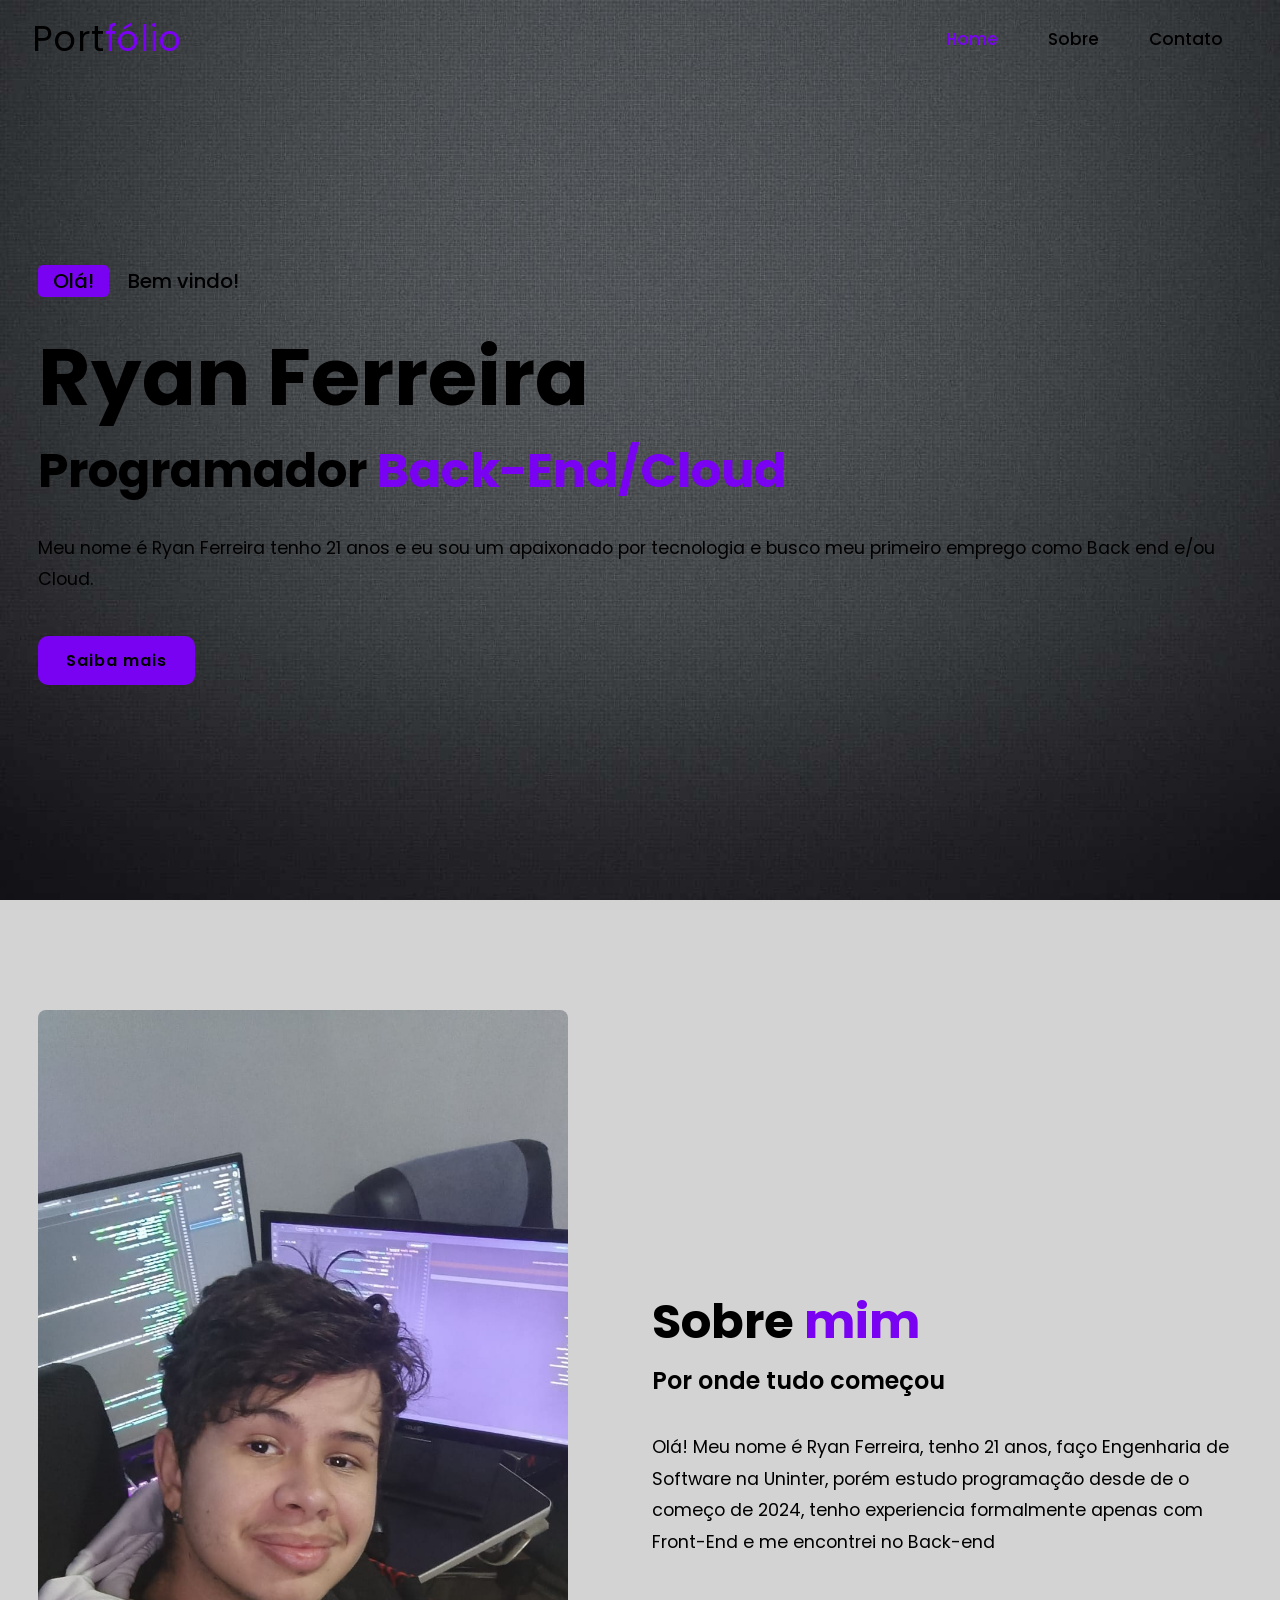
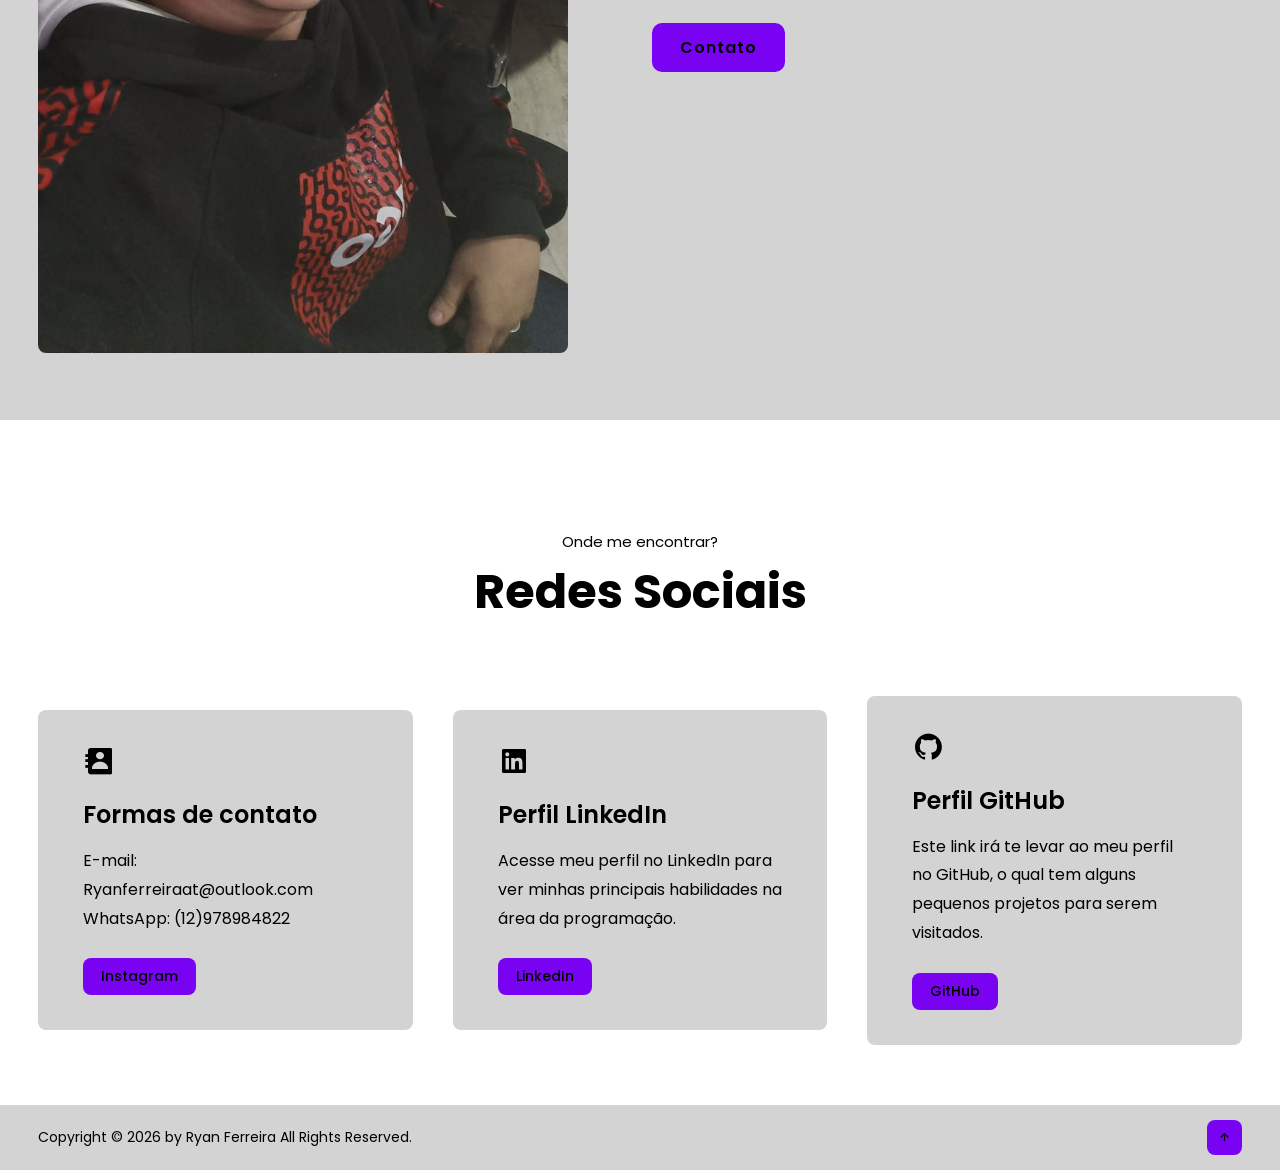
==== PortifolioRyan/index.html @ 2a851127 "Commit" ====
<!DOCTYPE html>
<html lang="en">
<head>
    <meta charset="UTF-8">
    <meta name="viewport" content="width=device-width, initial-scale=1.0">
    <title>RyanFerreira</title>
    <link rel="stylesheet" href="./css/style.css">
    <link rel="stylesheet" href="https://unpkg.com/boxicons@latest/css/boxicons.min.css">
    <link rel="preconnect" href="https://fonts.googleapis.com">
    <link rel="preconnect" href="https://fonts.gstatic.com" crossorigin>
    <link href="https://fonts.googleapis.com/css2?family=Poppins:wght@300;400;500;600;700;800;900&display=swap" rel="stylesheet">
</head>
<body>

    <header>
        <a href="#home" class="logo">Port<span>fólio</span></a>
        <ul class="navlist">
            <li><a href="#home" class="active">Home</a></li>
            <li><a href="#sobre">Sobre</a></li>
            <li><a href="#redes">Contato</a></li>
        </ul>
        <div class="bx bx-menu" id="menu-icon">
        </div>
    </header>

    <section class="home" id="home">
        <div class="home-text">
            <div class="slide">
                <span class="one">Olá!</span>
                <span class="two">Bem vindo!</span>
            </div>
            <h1>Ryan Ferreira</h1>
            <h3>Programador <span>Back-End/Cloud</span></h3>
            <p>Meu nome é Ryan Ferreira tenho 21 anos e eu sou um apaixonado por tecnologia e busco meu primeiro emprego como Back end e/ou Cloud.</p>
            <div class="button">
                <a href="#sobre" class="btn">Saiba mais</a>
            </div>
        </div>
    </section>

    <section class="sobre" id="sobre">
        <div class="sobre-img">
            <img src="./img/eu.jpeg" alt="">
        </div>
        <div class="sobre-text">
            <h2>Sobre <span>mim</span></h2>
            <h4>Por onde tudo começou</h4>
            <p>Olá! Meu nome é Ryan Ferreira, tenho 21 anos, faço Engenharia de Software na Uninter, porém estudo programação desde de o começo de 2024, tenho experiencia formalmente apenas com Front-End e me encontrei no Back-end</p>
            <a href="#redes" class="btn">Contato</a>
        </div>
    </section>

    <section class="contato" id="redes">
        <div class="main-text">
            <p>Onde me encontrar?</p>
            <h2>Redes Sociais</h2>
        </div>
        <div class="contato-content">
            <div class="box">
                <div class="s-icons">
                    <i class='bx bxs-contact'></i>
                </div>
                <h3>Formas de contato</h3>
                <p>E-mail: Ryanferreiraat@outlook.com <br>
                WhatsApp: (12)978984822</p>
                <a href="https://www.instagram.com/ryanferreira0_/" target="_blank" class="contato-pilar">Instagram</a>
            </div>
            <div class="box">
                <div class="s-icons">
                    <i class='bx bxl-linkedin-square'></i>
                </div>
                <h3>Perfil LinkedIn</h3>
                <p>Acesse meu perfil no LinkedIn para ver minhas principais habilidades na área da programação.</p>
                <a href="https://www.linkedin.com/in/ryanferreiradev/" target="_blank" class="contato-pilar">LinkedIn</a>
            </div>
            <div class="box">
                <div class="s-icons">
                    <i class='bx bxl-github'></i>
                </div>
                <h3>Perfil GitHub</h3>
                <p>Este link irá te levar ao meu perfil no GitHub, o qual tem alguns pequenos projetos para serem visitados.</p>
                <a href="https://github.com/RyanFerreiradev" target="_blank" class="contato-pilar">GitHub</a>
            </div>
        </div>
    </section>

    <section class="rodape">
        <div class="texto-rodape">
            <p>Copyright © 2026 by Ryan Ferreira All Rights Reserved.</p>
        </div>

        <div class="top">
            <a href="#home"><i class='bx bx-up-arrow-alt' ></i></a>
        </div>
    </section>

    <script src="js/script.js"></script>
</body>
</html>
---- PortifolioRyan/css/style.css ----
* {
    padding: 0;
    margin: 0;
    box-sizing: border-box;
    font-family: 'Poppins', sans-serif;
    text-decoration: none;
    list-style: none;
    scroll-behavior: smooth;
}

:root {
    --bg-color: #d3d3d3;
    --second-bg-color: #ffffff;
    --text-color: #000000;
    --second-color: #000000;
    --main-color: #7a02f2;
    --big-font: 5rem;
    --h2-font: 3rem;
    --p-font: 1.1rem;
}

body {
    background: var(--bg-color);
    color: var(--text-color);
}

header {
    position: fixed;
    width: 100%;
    top: 0;
    right: 0;
    z-index: 1000;
    display: flex;
    align-items: center;
    justify-content: space-between;
    background: transparent;
    padding: 22px 15%;
    border-bottom: 1px solid transparent;
    transition: all .45s ease;
}

.logo {
    color: var(--text-color);
    font-size: 35px;
    letter-spacing: 1px;
}

span {
    color: var(--main-color);
}

.navlist {
    display: flex;
}

.navlist a {
    color: var(--text-color);
    font-size: 17px;
    font-weight: 500;
    margin: 0 25px;
    transition: all .45s ease;
}

.navlist a:hover {
    color: var(--main-color);
}

.navlist a.active {
    color: var(--main-color);
}

.navlistv {
    display: flex;
}

.navlistv a {
    color: var(--text-color);
    font-size: 17px;
    font-weight: 500;
    margin: 0 25px;
    transition: all .45s ease;
}

.navlistv a:hover {
    color: var(--second-color);
}

#menu-icon {
    font-size: 35px;
    color: var(--text-color);
    z-index: 10001;
    cursor: pointer;
    margin-left: 25px;
    display: none;
}

section {
    padding: 160px 15% 120px;
}

.home {
    position: relative;
    height: 100vh;
    width: 100%;
    background-image: url(../img/FundoCinza.jpg);
    background-size: cover;
    background-position: center;
    display: flex;
    align-items: center;
    justify-content: flex-start;
}

.slide {
    margin-bottom: 20px;
}

.one {
    display: inline-block;
    margin-right: 15px;
    height: 32px;
    padding: 0 15px;
    line-height: 32px;
    font-size: 20px;
    font-weight: 500;
    border-radius: 5px;
    background: var(--main-color);
    color: var(--second-color);
}

.two {
    display: inline-block;
    color: var(--text-color);
    font-size: 20px;
    font-weight: 500;
}

.home-text h1 {
    font-size: var(--big-font);
    font-weight: 700;
    color: var(--text-color);
    list-style: 1.1;
    margin: 0 0 8px;
}

.home-text h3 {
    color: var(--text-color);
    margin: 0 0 35px;
    font-size: 3em;
    font-weight: 700;
    line-height: 1.1;
}

.home-text p {
    color: var(--text-color);
    font-size: var(--p-font);
    line-height: 1.8;
    margin-bottom: 40px;
}

.button {
    display: inline-flex;
    align-items: center;
    justify-content: center;
}

.btn {
    display: inline-block;
    padding: 12px 28px;
    background: var(--main-color);
    border-radius: 10px;
    color: var(--second-color);
    font-size: 1rem;
    letter-spacing: 1px;
    font-weight: 600;
    transition: all .45s ease;
}

.btn:hover {
    transform: scale(0.9);
}

header.sticky {
    background: var(--bg-color);
    border-bottom: 1px solid #ffffff1a;
    padding: 12px 15%;
}

.sobre {
    display: grid;
    grid-template-columns: repeat(2, 1fr);
    align-items: center;
    gap: 1.5rem;
}

.sobre-img img {
    max-width: 530px;
    height: auto;
    width: 100%;
    border-radius: 8px;
}

.sobre-text h2 {
    font-size: var(--h2-font);
    line-height: 1;
}

.sobre-text h4 {
    font-size: 24px;
    font-weight: 600;
    color: var(--text-color);
    line-height: 1.7;
    margin: 15px 0 30px;
}

.sobre-text p {
    color: var(--text-color);
    font-size: var(--p-font);
    line-height: 1.8;
    margin-bottom: 4rem;
}

.contato {
    background: var(--second-bg-color);
}

.main-text {
    text-align: center;
}

.main-text p {
    color: var(--text-color);
    font-size: 15px;
    margin-bottom: 15px;
}

.main-text h2 {
    font-size: var(--h2-font);
    line-height: 1;
}

.contato-content {
    display: grid;
    grid-template-columns: repeat(auto-fit, minmax(250px, auto));
    align-items: center;
    gap: 2.5rem;
    margin-top: 5rem;
}

.box {
    background: var(--bg-color);
    padding: 35px 45px;
    border-radius: 8px;
    transition: all .45s ease;
}

.s-icons i {
    font-size: 32px;
    margin-bottom: 20px;
}

.box h3 {
    font-size: 24px;
    font-weight: 600;
    color: var(--text-color);
    margin-bottom: 15px;
}

.box p {
    color: var(--text-color);
    font-size: 1rem;
    line-height: 1.8;
    margin-bottom: 25px;
}

.contato-pilar {
    display: inline-block;
    padding: 8px 18px;
    background: var(--main-color);
    color: var(--text-color);
    font-size: 14px;
    font-weight: 500;
    border-radius: 8px;
    transition: all .45s ease;
}

.contato-pilar:hover {
    letter-spacing: 1px;
    background: #0000001a;
    color: var(--main-color);
}

.box:hover {
    transform: translateY(-8px);
    cursor: pointer;
}

.rodape {
    padding: 20px 15%;
    display: flex;
    flex-wrap: wrap;
    align-items: center;
    justify-content: space-between;
    gap: 2rem;
}

.texto-rodape {
    color: var(--second-color);
    font-size: 14px;
}

.top i {
    padding: 10px;
    border-radius: 8px;
    font-size: 15px;
    color: var(--text-color);
    background: var(--main-color);
}


@media (max-width: 1480px) {
    header {
        padding: 12px 2.5%;
        transition: .1s;
    }

    header.sticky {
        padding: 10px 2.5%;
        transition: .1s;
    }

    section {
        padding: 110px 3% 60px;
    }

    .rodape {
        padding: 15px 3%;
    }
}

@media (max-width: 1100px) {
    :root {
        --big-font: 4rem;
        --h2-font: 2.5rem;
        --p-font: 1rem;
        transition: .1s;
    }

    .home-text h3 {
        font-size: 2.5rem;
    }

    .home {
        height: 87vh;
    }
}

@media (max-width: 920px) {
    .sobre {
        grid-template-columns: 1fr;
    }

    .sobre-img {
        text-align: center;
        order: 2;
    }

    .sobre-img img {
        width: 100%;
        height: auto;
        max-width: 100%;
    }
}

@media (max-width: 840px) {
    #menu-icon {
        display: block;
    }

    .navlist {
        position: absolute;
        top: -1000px;
        right: 0;
        left: 0;
        display: flex;
        flex-direction: column;
        background: var(--bg-color);
        text-align: left;
        transition: all .45s ease;
    }

    .navlist a {
        display: block;
        margin: 17px;
        font-size: 20px;
        transition: all .45s ease;
        color: var(--text-color);
    }

    .navlist a:hover {
        color: var(--main-color);
    }

    .navlist a.active {
        color: var(--text-color);
    }

    .navlist.open {
        top: 100%;
    }
}
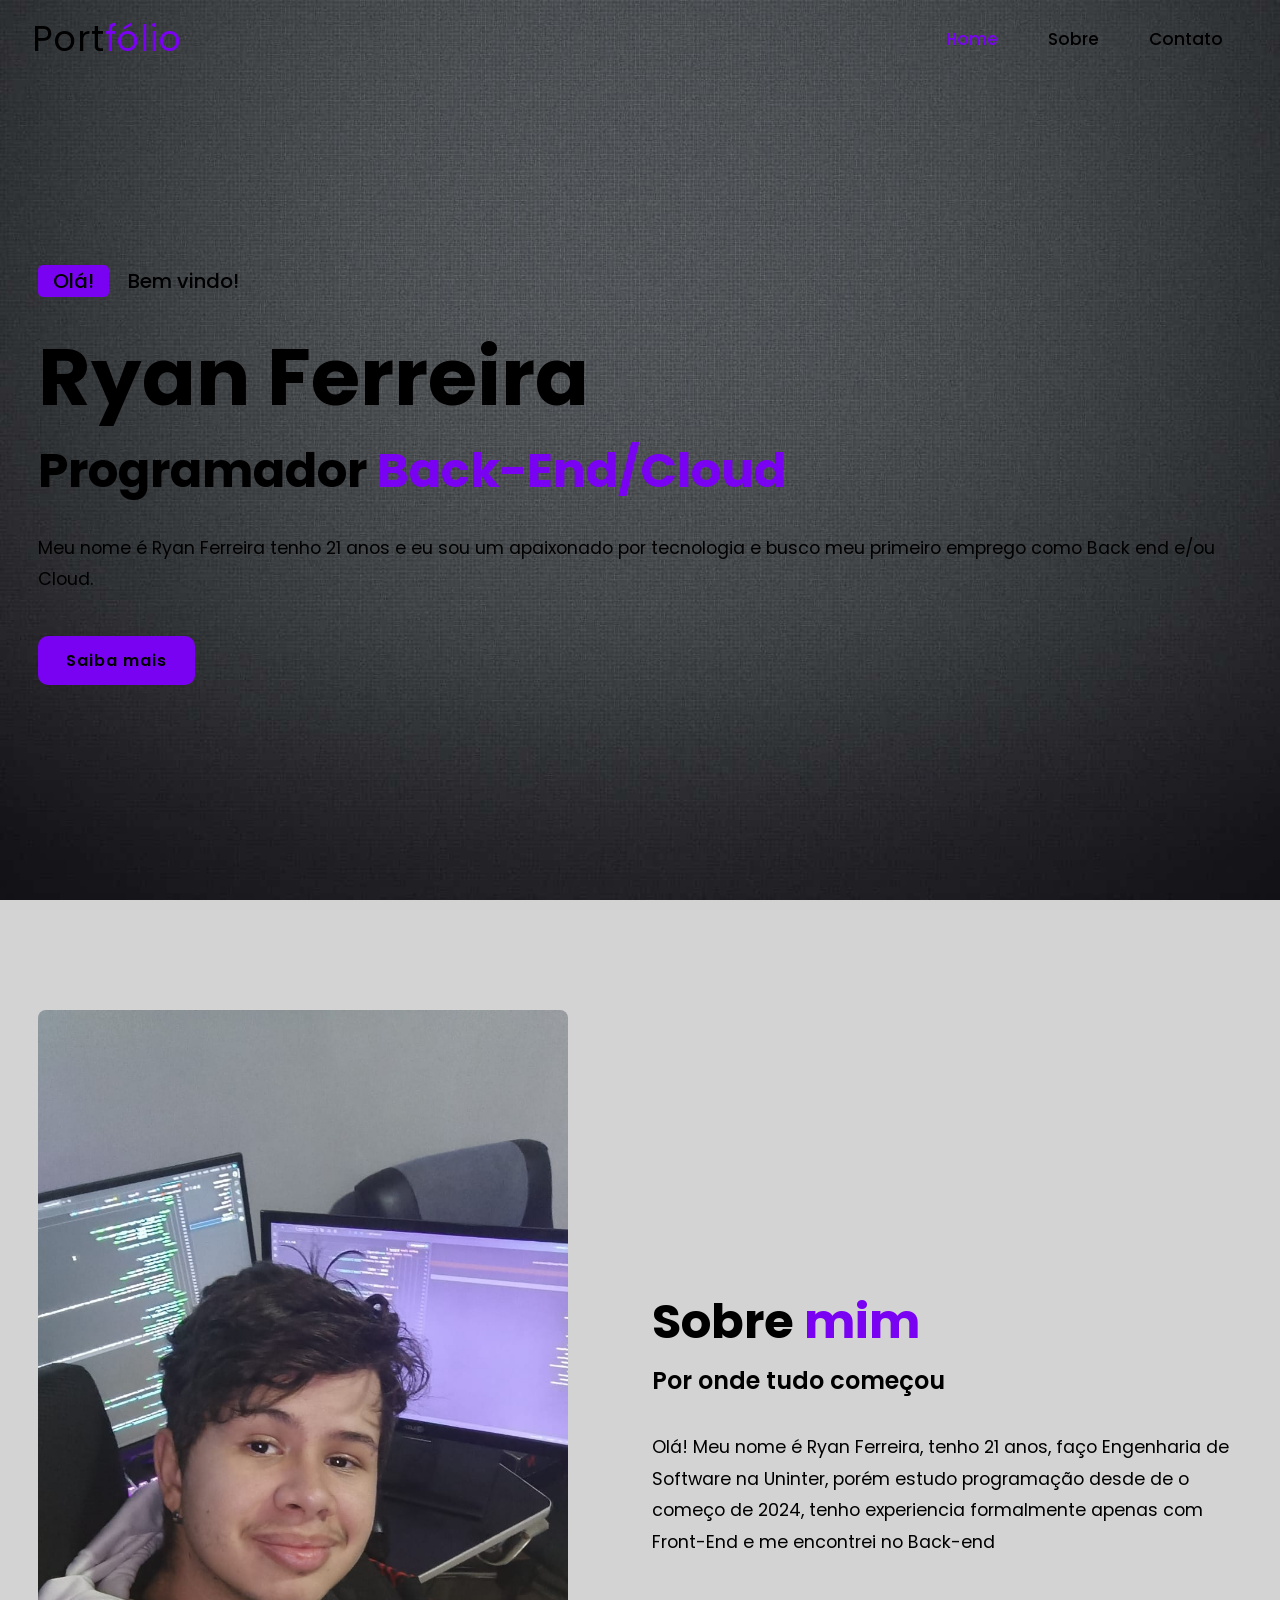
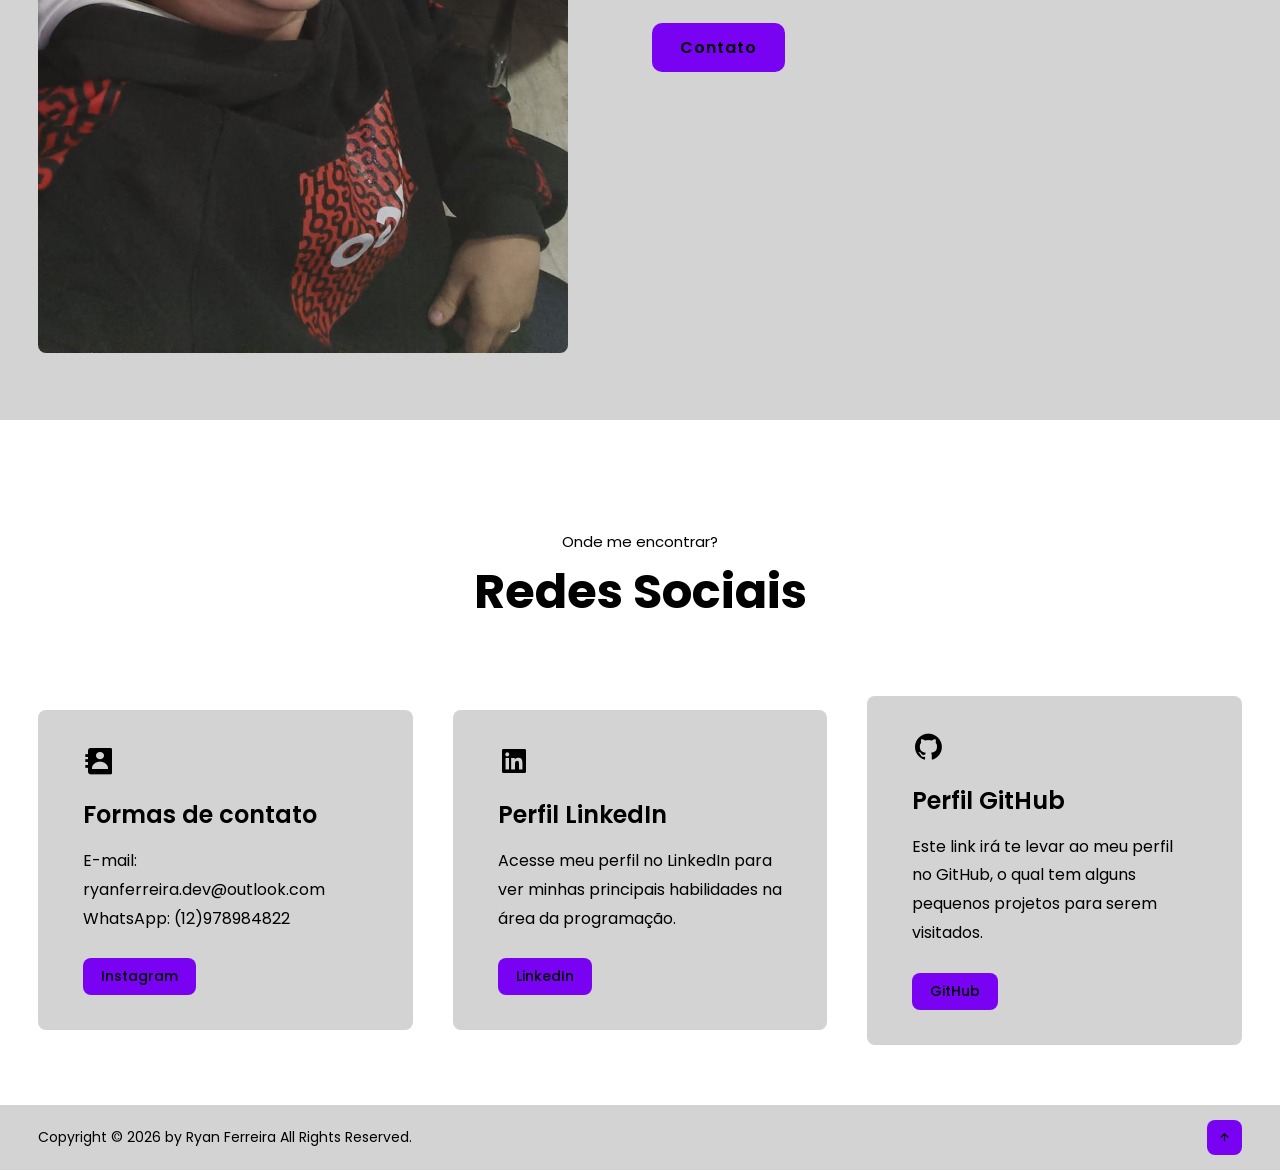
==== commit 5264c7ef: "corrigindo email" ====
--- a/PortifolioRyan/index.html
+++ b/PortifolioRyan/index.html
@@ -61,7 +61,7 @@
                     <i class='bx bxs-contact'></i>
                 </div>
                 <h3>Formas de contato</h3>
-                <p>E-mail: Ryanferreiraat@outlook.com <br>
+                <p>E-mail: ryanferreira.dev@outlook.com <br>
                 WhatsApp: (12)978984822</p>
                 <a href="https://www.instagram.com/ryanferreira0_/" target="_blank" class="contato-pilar">Instagram</a>
             </div>
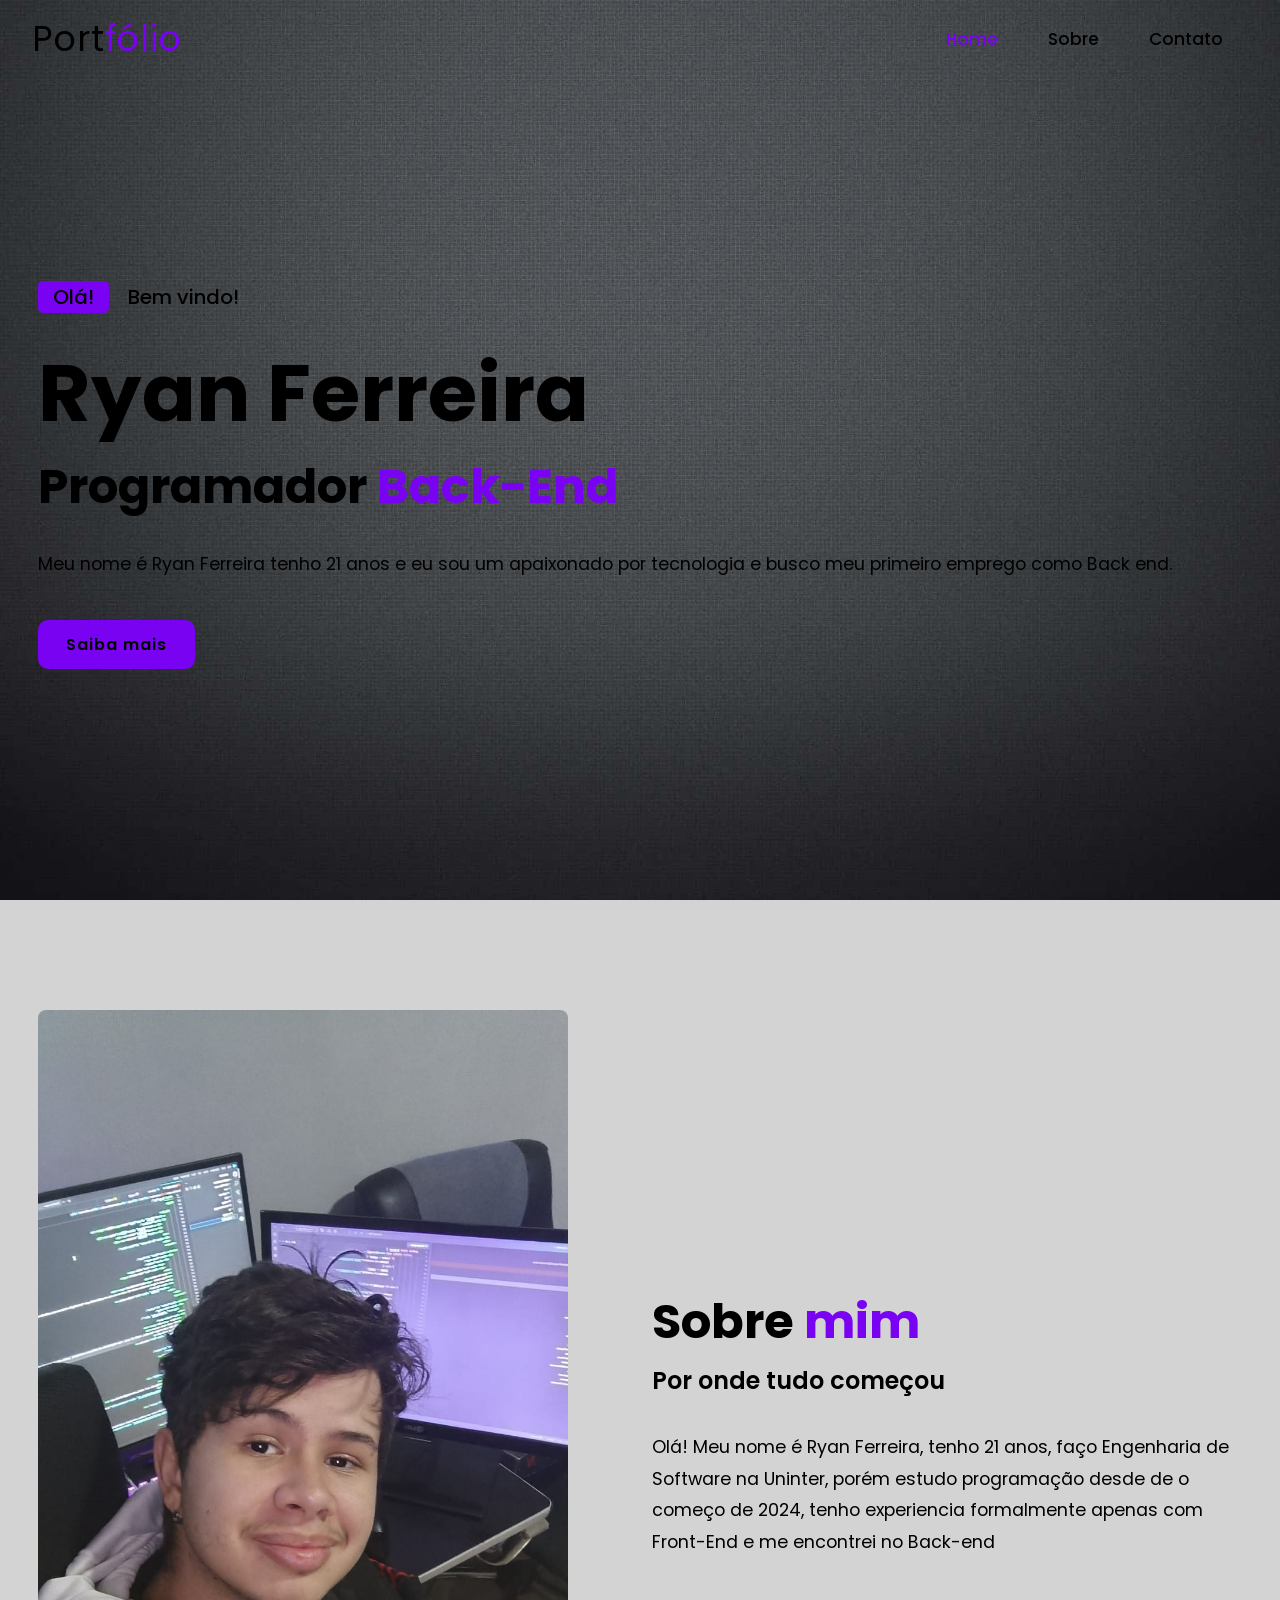
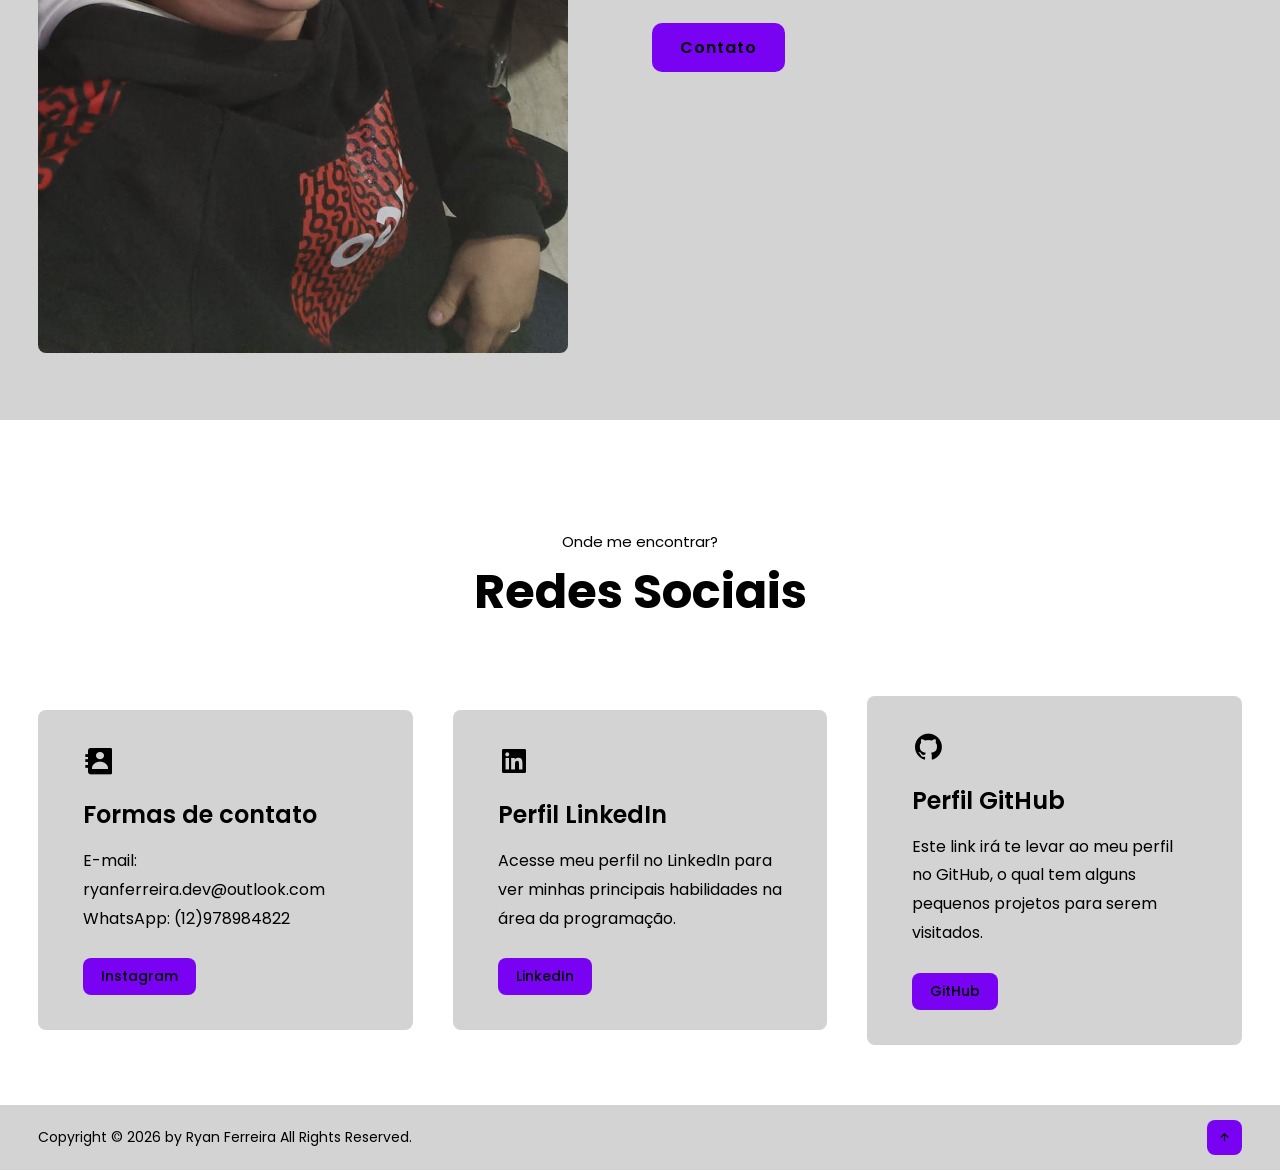
==== commit 8d5761b3: "." ====
--- a/PortifolioRyan/index.html
+++ b/PortifolioRyan/index.html
@@ -30,8 +30,8 @@
                 <span class="two">Bem vindo!</span>
             </div>
             <h1>Ryan Ferreira</h1>
-            <h3>Programador <span>Back-End/Cloud</span></h3>
-            <p>Meu nome é Ryan Ferreira tenho 21 anos e eu sou um apaixonado por tecnologia e busco meu primeiro emprego como Back end e/ou Cloud.</p>
+            <h3>Programador <span>Back-End</span></h3>
+            <p>Meu nome é Ryan Ferreira tenho 21 anos e eu sou um apaixonado por tecnologia e busco meu primeiro emprego como Back end.</p>
             <div class="button">
                 <a href="#sobre" class="btn">Saiba mais</a>
             </div>
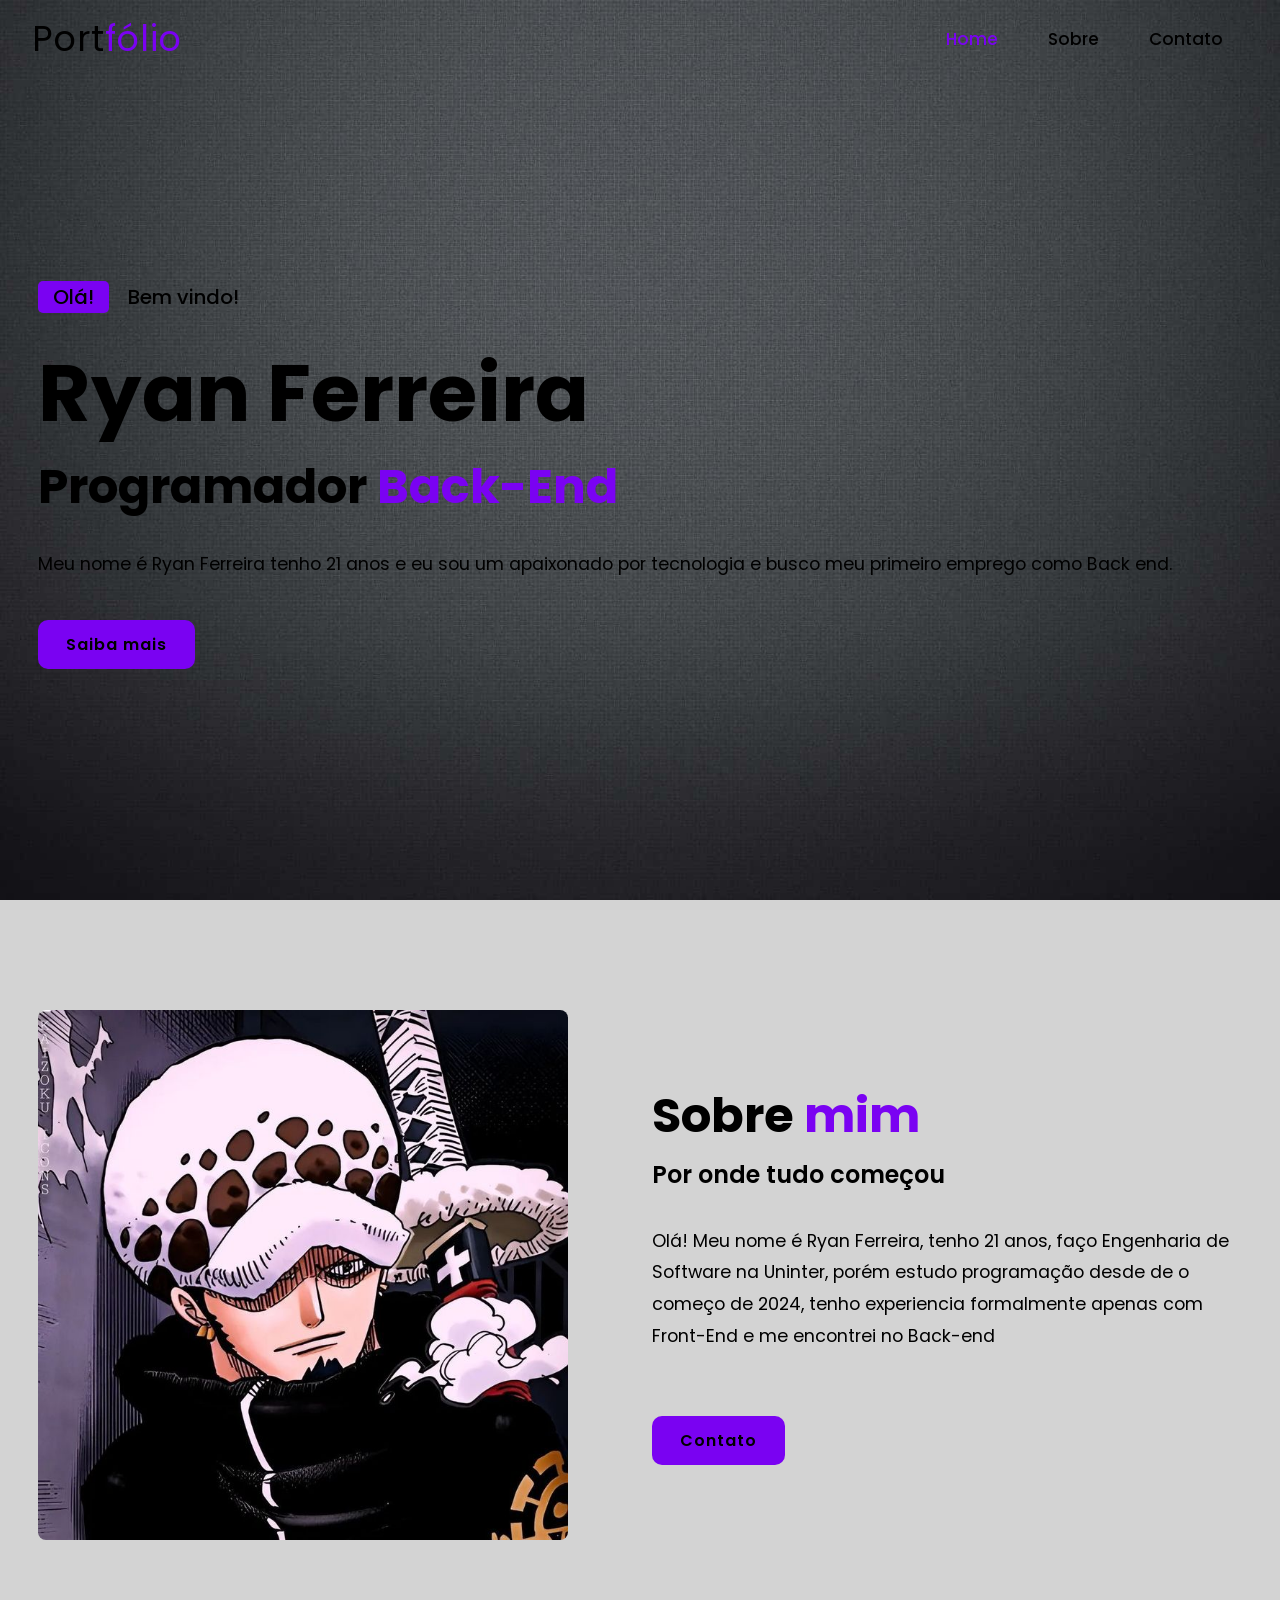
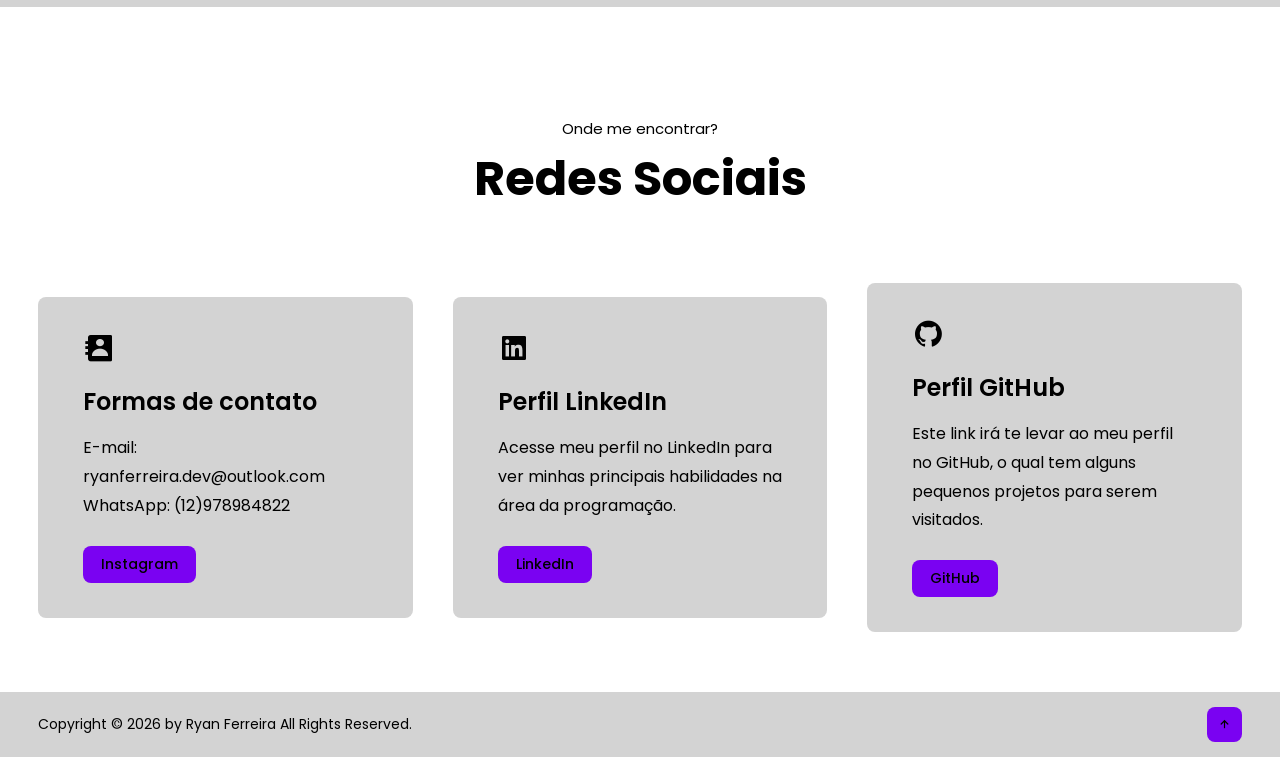
==== commit 3969f5ab: "FavIcon" ====
--- a/PortifolioRyan/index.html
+++ b/PortifolioRyan/index.html
@@ -40,7 +40,7 @@
 
     <section class="sobre" id="sobre">
         <div class="sobre-img">
-            <img src="./img/eu.jpeg" alt="">
+            <img src="./img/download.jpg" alt="">
         </div>
         <div class="sobre-text">
             <h2>Sobre <span>mim</span></h2>
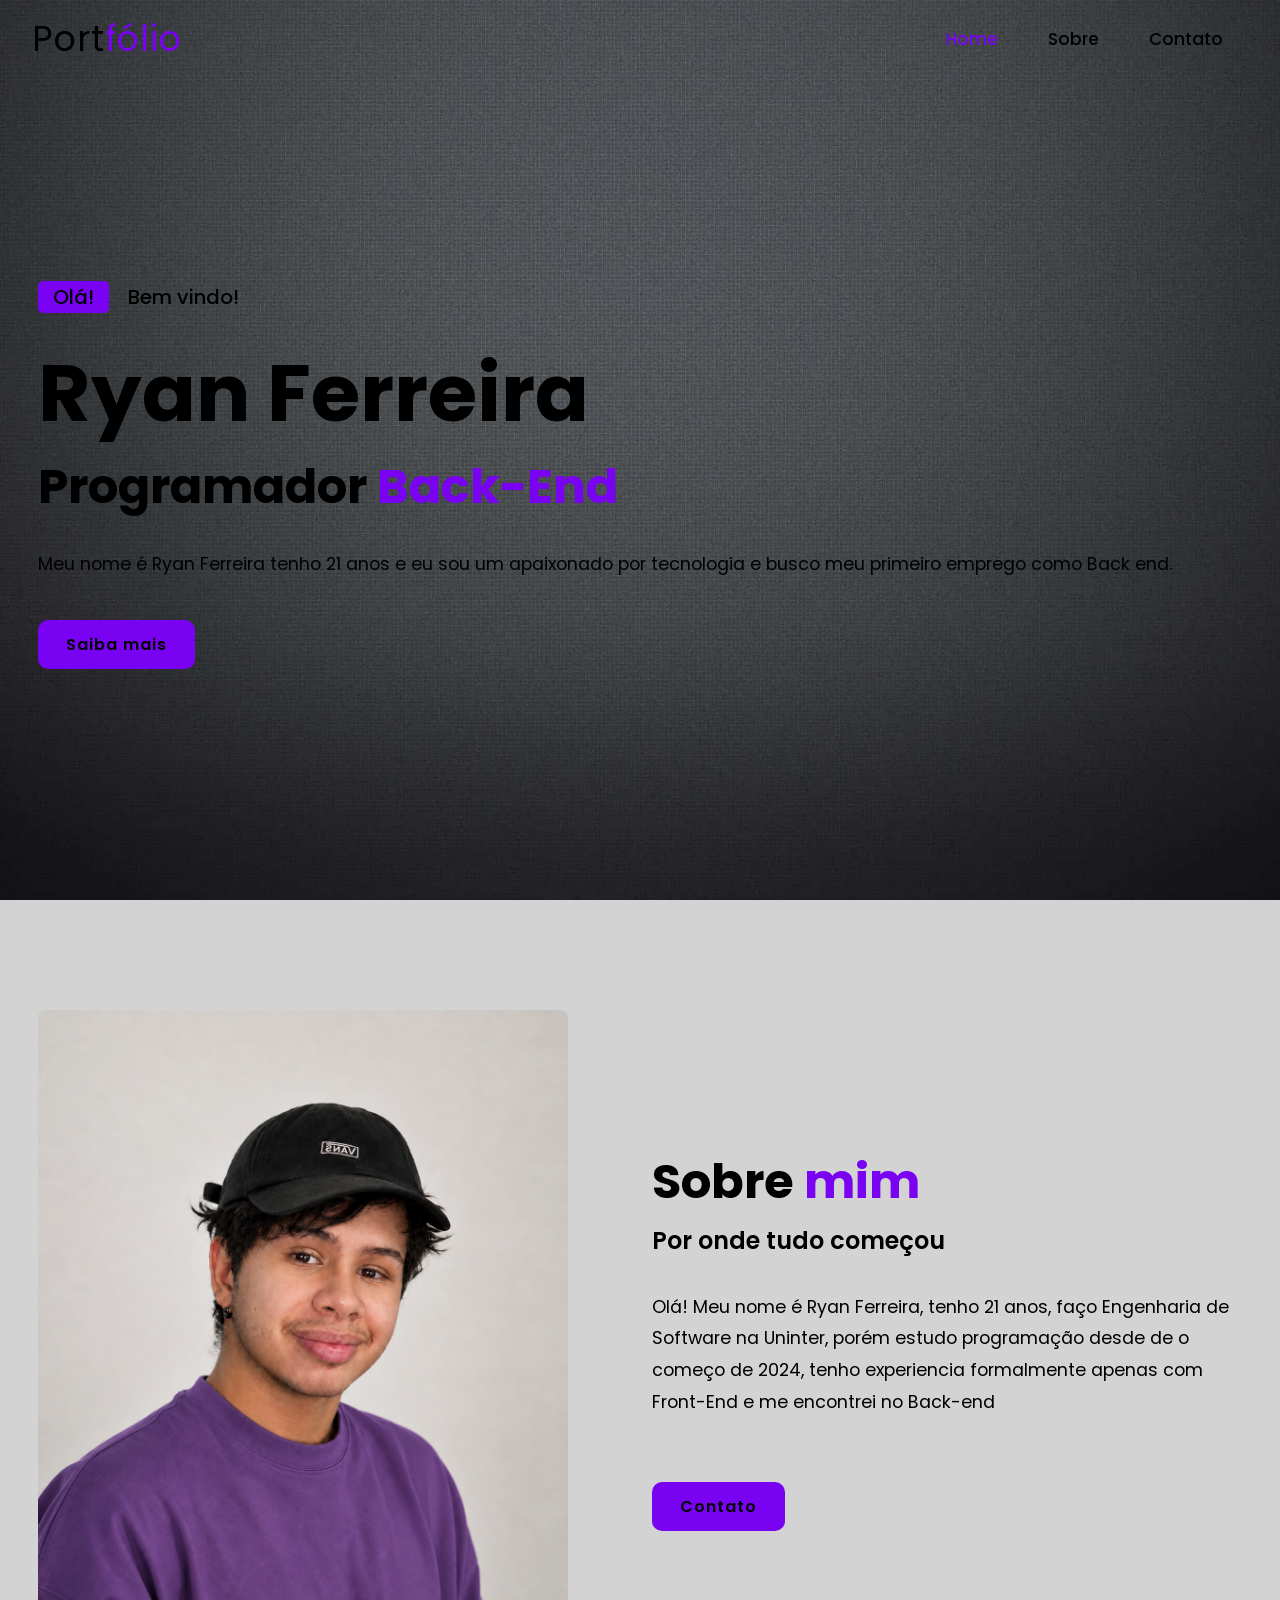
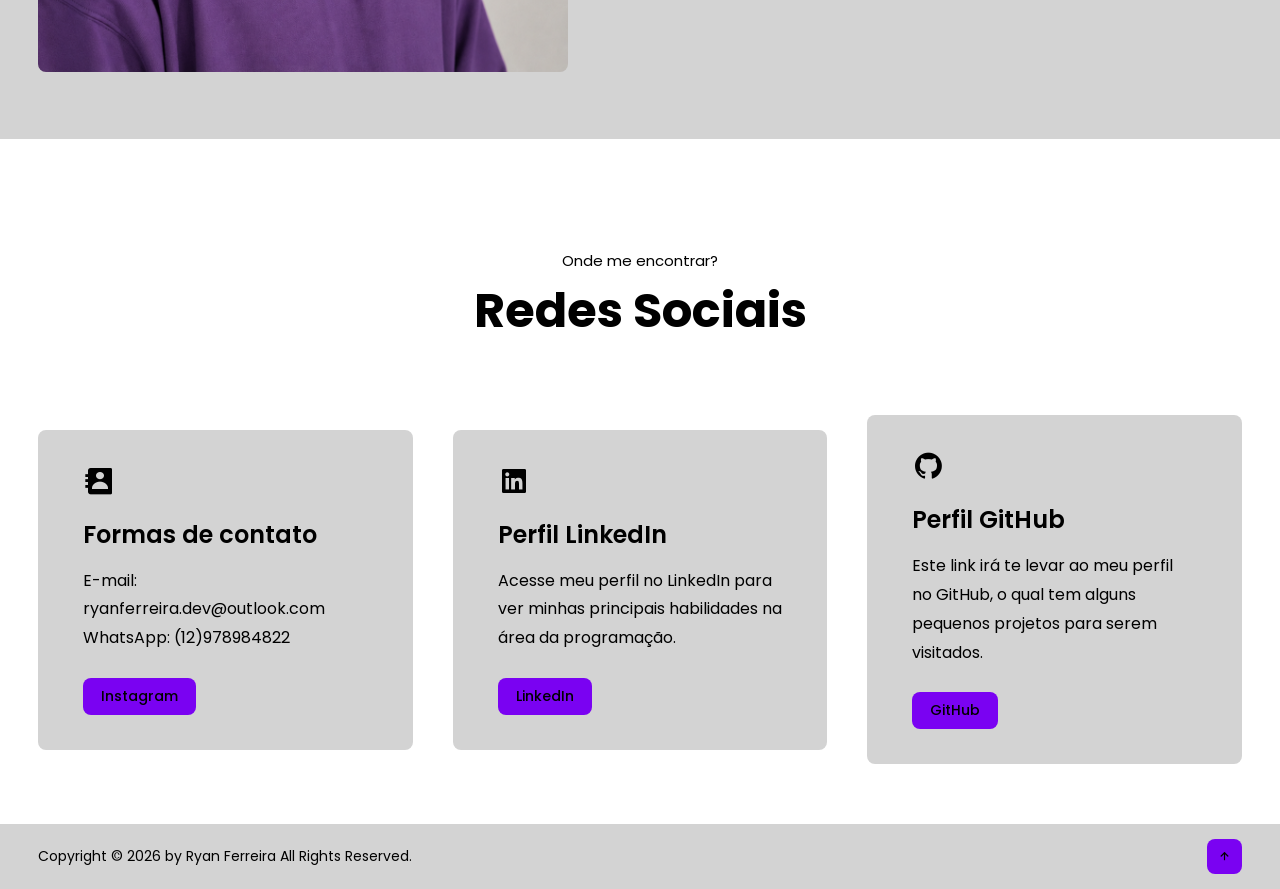
==== commit 2495aa85: "FotoAtt" ====
--- a/PortifolioRyan/index.html
+++ b/PortifolioRyan/index.html
@@ -9,6 +9,7 @@
     <link rel="preconnect" href="https://fonts.googleapis.com">
     <link rel="preconnect" href="https://fonts.gstatic.com" crossorigin>
     <link href="https://fonts.googleapis.com/css2?family=Poppins:wght@300;400;500;600;700;800;900&display=swap" rel="stylesheet">
+    <link rel="icon" type="image/png" href="img/Trafalgar Law.jpg">
 </head>
 <body>
 
@@ -40,7 +41,7 @@
 
     <section class="sobre" id="sobre">
         <div class="sobre-img">
-            <img src="./img/download.jpg" alt="">
+            <img src="./img/portifolio_ryan.png" alt="">
         </div>
         <div class="sobre-text">
             <h2>Sobre <span>mim</span></h2>
